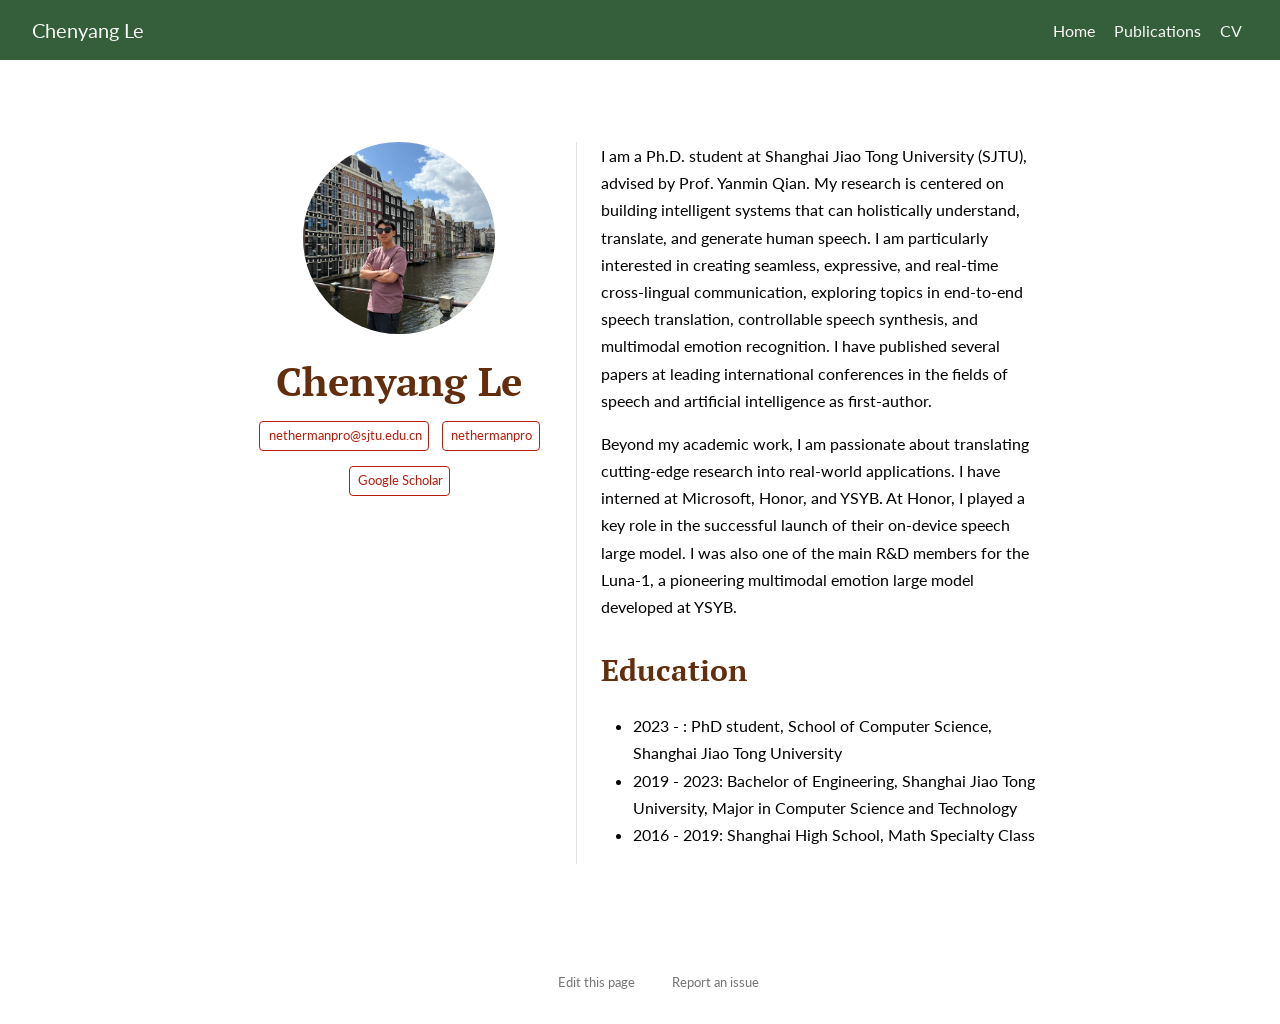
==== docs/index.html @ 5bd32dc4 "." ====
<!DOCTYPE html>
<html xmlns="http://www.w3.org/1999/xhtml" lang="en" xml:lang="en"><head>

<meta charset="utf-8">
<meta name="generator" content="quarto-1.8.25">

<meta name="viewport" content="width=device-width, initial-scale=1.0, user-scalable=yes">


<title>Chenyang Le</title>
<style>
code{white-space: pre-wrap;}
span.smallcaps{font-variant: small-caps;}
div.columns{display: flex; gap: min(4vw, 1.5em);}
div.column{flex: auto; overflow-x: auto;}
div.hanging-indent{margin-left: 1.5em; text-indent: -1.5em;}
ul.task-list{list-style: none;}
ul.task-list li input[type="checkbox"] {
  width: 0.8em;
  margin: 0 0.8em 0.2em -1em; /* quarto-specific, see https://github.com/quarto-dev/quarto-cli/issues/4556 */ 
  vertical-align: middle;
}
</style>


<script src="site_libs/quarto-nav/quarto-nav.js"></script>
<script src="site_libs/quarto-nav/headroom.min.js"></script>
<script src="site_libs/clipboard/clipboard.min.js"></script>
<script src="site_libs/quarto-search/autocomplete.umd.js"></script>
<script src="site_libs/quarto-search/fuse.min.js"></script>
<script src="site_libs/quarto-search/quarto-search.js"></script>
<meta name="quarto:offset" content="./">
<link href="./images/site-logo.png" rel="icon" type="image/png">
<script src="site_libs/quarto-html/quarto.js" type="module"></script>
<script src="site_libs/quarto-html/tabsets/tabsets.js" type="module"></script>
<script src="site_libs/quarto-html/axe/axe-check.js" type="module"></script>
<script src="site_libs/quarto-html/popper.min.js"></script>
<script src="site_libs/quarto-html/tippy.umd.min.js"></script>
<link href="site_libs/quarto-html/tippy.css" rel="stylesheet">
<link href="site_libs/quarto-html/quarto-syntax-highlighting-919c7ec90743d9b1e9761dff04b41dfc.css" rel="stylesheet" id="quarto-text-highlighting-styles">
<script src="site_libs/bootstrap/bootstrap.min.js"></script>
<link href="site_libs/bootstrap/bootstrap-icons.css" rel="stylesheet">
<link href="site_libs/bootstrap/bootstrap-dcd3f882ce34d46ee7077e423b65942c.min.css" rel="stylesheet" append-hash="true" id="quarto-bootstrap" data-mode="light">
<script id="quarto-search-options" type="application/json">{
  "location": "navbar",
  "copy-button": false,
  "collapse-after": 3,
  "panel-placement": "end",
  "type": "overlay",
  "limit": 50,
  "keyboard-shortcut": [
    "f",
    "/",
    "s"
  ],
  "show-item-context": false,
  "language": {
    "search-no-results-text": "No results",
    "search-matching-documents-text": "matching documents",
    "search-copy-link-title": "Copy link to search",
    "search-hide-matches-text": "Hide additional matches",
    "search-more-match-text": "more match in this document",
    "search-more-matches-text": "more matches in this document",
    "search-clear-button-title": "Clear",
    "search-text-placeholder": "",
    "search-detached-cancel-button-title": "Cancel",
    "search-submit-button-title": "Submit",
    "search-label": "Search"
  }
}</script>


</head>

<body class="nav-fixed fullcontent quarto-light">

<div id="quarto-search-results"></div>
  <header id="quarto-header" class="headroom fixed-top">
    <nav class="navbar navbar-expand-lg " data-bs-theme="dark">
      <div class="navbar-container container-fluid">
      <div class="navbar-brand-container mx-auto">
    <a href="./index.html" class="navbar-brand navbar-brand-logo">
    </a>
    <a class="navbar-brand" href="./index.html">
    <span class="navbar-title">Chenyang Le</span>
    </a>
  </div>
          <button class="navbar-toggler" type="button" data-bs-toggle="collapse" data-bs-target="#navbarCollapse" aria-controls="navbarCollapse" role="menu" aria-expanded="false" aria-label="Toggle navigation" onclick="if (window.quartoToggleHeadroom) { window.quartoToggleHeadroom(); }">
  <span class="navbar-toggler-icon"></span>
</button>
          <div class="collapse navbar-collapse" id="navbarCollapse">
            <ul class="navbar-nav navbar-nav-scroll ms-auto">
  <li class="nav-item">
    <a class="nav-link active" href="./index.html" aria-current="page"> 
<span class="menu-text">Home</span></a>
  </li>  
  <li class="nav-item">
    <a class="nav-link" href="./publications.html"> 
<span class="menu-text">Publications</span></a>
  </li>  
  <li class="nav-item">
    <a class="nav-link" href="./CV.pdf"> 
<span class="menu-text">CV</span></a>
  </li>  
</ul>
          </div> <!-- /navcollapse -->
            <div class="quarto-navbar-tools">
</div>
      </div> <!-- /container-fluid -->
    </nav>
</header>
<!-- content -->
<div id="quarto-content" class="quarto-container page-columns page-rows-contents page-layout-article page-navbar">
<!-- sidebar -->
<!-- margin-sidebar -->
    
<!-- main -->
<main class="content" id="quarto-document-content">




<div class="quarto-about-trestles">
  <div class="about-entity">
    <img src="images/nethermanpro_2025.png" class="about-image
  round " style="height: 12em; width: 12em;">
<header id="title-block-header" class="quarto-title-block default">
<div class="quarto-title">
<h1 class="title">Chenyang Le</h1>
</div>
<div class="quarto-title-meta">
  </div>
</header>
    <div class="about-links">
  <a href="mailto:nethermanpro@sjtu.edu.cn" class="about-link" rel="" target="">
    <i class="bi bi-mailbox"></i>
     <span class="about-link-text">nethermanpro@sjtu.edu.cn</span>
  </a>
  <a href="https://github.com/nethermanpro" class="about-link" rel="" target="">
    <i class="bi bi-github"></i>
     <span class="about-link-text">nethermanpro</span>
  </a>
  <a href="https://scholar.google.com/citations?user=ZWsYNZsAAAAJ" class="about-link" rel="" target="">
    <i class="bi bi-book"></i>
     <span class="about-link-text">Google Scholar</span>
  </a>
</div>
  </div>
  <div class="about-contents"><div id="hero-heading">
<p>I am a Ph.D.&nbsp;student at Shanghai Jiao Tong University (SJTU), advised by Prof.&nbsp;Yanmin Qian. My research is centered on building intelligent systems that can holistically understand, translate, and generate human speech. I am particularly interested in creating seamless, expressive, and real-time cross-lingual communication, exploring topics in end-to-end speech translation, controllable speech synthesis, and multimodal emotion recognition. I have published several papers at leading international conferences in the fields of speech and artificial intelligence as first-author.</p>
<p>Beyond my academic work, I am passionate about translating cutting-edge research into real-world applications. I have interned at Microsoft, Honor, and YSYB. At Honor, I played a key role in the successful launch of their on-device speech large model. I was also one of the main R&amp;D members for the Luna-1, a pioneering multimodal emotion large model developed at YSYB.</p>
<section id="education" class="level2">
<h2 data-anchor-id="education">Education</h2>
<ul>
<li>2023 - : PhD student, School of Computer Science, Shanghai Jiao Tong University</li>
<li>2019 - 2023: Bachelor of Engineering, Shanghai Jiao Tong University, Major in Computer Science and Technology</li>
<li>2016 - 2019: Shanghai High School, Math Specialty Class</li>
</ul>
</section>
</div></div>
</div>





</main> <!-- /main -->
<script id="quarto-html-after-body" type="application/javascript">
  window.document.addEventListener("DOMContentLoaded", function (event) {
    const isCodeAnnotation = (el) => {
      for (const clz of el.classList) {
        if (clz.startsWith('code-annotation-')) {                     
          return true;
        }
      }
      return false;
    }
    const onCopySuccess = function(e) {
      // button target
      const button = e.trigger;
      // don't keep focus
      button.blur();
      // flash "checked"
      button.classList.add('code-copy-button-checked');
      var currentTitle = button.getAttribute("title");
      button.setAttribute("title", "Copied!");
      let tooltip;
      if (window.bootstrap) {
        button.setAttribute("data-bs-toggle", "tooltip");
        button.setAttribute("data-bs-placement", "left");
        button.setAttribute("data-bs-title", "Copied!");
        tooltip = new bootstrap.Tooltip(button, 
          { trigger: "manual", 
            customClass: "code-copy-button-tooltip",
            offset: [0, -8]});
        tooltip.show();    
      }
      setTimeout(function() {
        if (tooltip) {
          tooltip.hide();
          button.removeAttribute("data-bs-title");
          button.removeAttribute("data-bs-toggle");
          button.removeAttribute("data-bs-placement");
        }
        button.setAttribute("title", currentTitle);
        button.classList.remove('code-copy-button-checked');
      }, 1000);
      // clear code selection
      e.clearSelection();
    }
    const getTextToCopy = function(trigger) {
      const outerScaffold = trigger.parentElement.cloneNode(true);
      const codeEl = outerScaffold.querySelector('code');
      for (const childEl of codeEl.children) {
        if (isCodeAnnotation(childEl)) {
          childEl.remove();
        }
      }
      return codeEl.innerText;
    }
    const clipboard = new window.ClipboardJS('.code-copy-button:not([data-in-quarto-modal])', {
      text: getTextToCopy
    });
    clipboard.on('success', onCopySuccess);
    if (window.document.getElementById('quarto-embedded-source-code-modal')) {
      const clipboardModal = new window.ClipboardJS('.code-copy-button[data-in-quarto-modal]', {
        text: getTextToCopy,
        container: window.document.getElementById('quarto-embedded-source-code-modal')
      });
      clipboardModal.on('success', onCopySuccess);
    }
      var localhostRegex = new RegExp(/^(?:http|https):\/\/localhost\:?[0-9]*\//);
      var mailtoRegex = new RegExp(/^mailto:/);
        var filterRegex = new RegExp("https:\/\/nethermanpro\.github\.io");
      var isInternal = (href) => {
          return filterRegex.test(href) || localhostRegex.test(href) || mailtoRegex.test(href);
      }
      // Inspect non-navigation links and adorn them if external
     var links = window.document.querySelectorAll('a[href]:not(.nav-link):not(.navbar-brand):not(.toc-action):not(.sidebar-link):not(.sidebar-item-toggle):not(.pagination-link):not(.no-external):not([aria-hidden]):not(.dropdown-item):not(.quarto-navigation-tool):not(.about-link)');
      for (var i=0; i<links.length; i++) {
        const link = links[i];
        if (!isInternal(link.href)) {
          // undo the damage that might have been done by quarto-nav.js in the case of
          // links that we want to consider external
          if (link.dataset.originalHref !== undefined) {
            link.href = link.dataset.originalHref;
          }
        }
      }
    function tippyHover(el, contentFn, onTriggerFn, onUntriggerFn) {
      const config = {
        allowHTML: true,
        maxWidth: 500,
        delay: 100,
        arrow: false,
        appendTo: function(el) {
            return el.parentElement;
        },
        interactive: true,
        interactiveBorder: 10,
        theme: 'quarto',
        placement: 'bottom-start',
      };
      if (contentFn) {
        config.content = contentFn;
      }
      if (onTriggerFn) {
        config.onTrigger = onTriggerFn;
      }
      if (onUntriggerFn) {
        config.onUntrigger = onUntriggerFn;
      }
      window.tippy(el, config); 
    }
    const noterefs = window.document.querySelectorAll('a[role="doc-noteref"]');
    for (var i=0; i<noterefs.length; i++) {
      const ref = noterefs[i];
      tippyHover(ref, function() {
        // use id or data attribute instead here
        let href = ref.getAttribute('data-footnote-href') || ref.getAttribute('href');
        try { href = new URL(href).hash; } catch {}
        const id = href.replace(/^#\/?/, "");
        const note = window.document.getElementById(id);
        if (note) {
          return note.innerHTML;
        } else {
          return "";
        }
      });
    }
    const xrefs = window.document.querySelectorAll('a.quarto-xref');
    const processXRef = (id, note) => {
      // Strip column container classes
      const stripColumnClz = (el) => {
        el.classList.remove("page-full", "page-columns");
        if (el.children) {
          for (const child of el.children) {
            stripColumnClz(child);
          }
        }
      }
      stripColumnClz(note)
      if (id === null || id.startsWith('sec-')) {
        // Special case sections, only their first couple elements
        const container = document.createElement("div");
        if (note.children && note.children.length > 2) {
          container.appendChild(note.children[0].cloneNode(true));
          for (let i = 1; i < note.children.length; i++) {
            const child = note.children[i];
            if (child.tagName === "P" && child.innerText === "") {
              continue;
            } else {
              container.appendChild(child.cloneNode(true));
              break;
            }
          }
          if (window.Quarto?.typesetMath) {
            window.Quarto.typesetMath(container);
          }
          return container.innerHTML
        } else {
          if (window.Quarto?.typesetMath) {
            window.Quarto.typesetMath(note);
          }
          return note.innerHTML;
        }
      } else {
        // Remove any anchor links if they are present
        const anchorLink = note.querySelector('a.anchorjs-link');
        if (anchorLink) {
          anchorLink.remove();
        }
        if (window.Quarto?.typesetMath) {
          window.Quarto.typesetMath(note);
        }
        if (note.classList.contains("callout")) {
          return note.outerHTML;
        } else {
          return note.innerHTML;
        }
      }
    }
    for (var i=0; i<xrefs.length; i++) {
      const xref = xrefs[i];
      tippyHover(xref, undefined, function(instance) {
        instance.disable();
        let url = xref.getAttribute('href');
        let hash = undefined; 
        if (url.startsWith('#')) {
          hash = url;
        } else {
          try { hash = new URL(url).hash; } catch {}
        }
        if (hash) {
          const id = hash.replace(/^#\/?/, "");
          const note = window.document.getElementById(id);
          if (note !== null) {
            try {
              const html = processXRef(id, note.cloneNode(true));
              instance.setContent(html);
            } finally {
              instance.enable();
              instance.show();
            }
          } else {
            // See if we can fetch this
            fetch(url.split('#')[0])
            .then(res => res.text())
            .then(html => {
              const parser = new DOMParser();
              const htmlDoc = parser.parseFromString(html, "text/html");
              const note = htmlDoc.getElementById(id);
              if (note !== null) {
                const html = processXRef(id, note);
                instance.setContent(html);
              } 
            }).finally(() => {
              instance.enable();
              instance.show();
            });
          }
        } else {
          // See if we can fetch a full url (with no hash to target)
          // This is a special case and we should probably do some content thinning / targeting
          fetch(url)
          .then(res => res.text())
          .then(html => {
            const parser = new DOMParser();
            const htmlDoc = parser.parseFromString(html, "text/html");
            const note = htmlDoc.querySelector('main.content');
            if (note !== null) {
              // This should only happen for chapter cross references
              // (since there is no id in the URL)
              // remove the first header
              if (note.children.length > 0 && note.children[0].tagName === "HEADER") {
                note.children[0].remove();
              }
              const html = processXRef(null, note);
              instance.setContent(html);
            } 
          }).finally(() => {
            instance.enable();
            instance.show();
          });
        }
      }, function(instance) {
      });
    }
        let selectedAnnoteEl;
        const selectorForAnnotation = ( cell, annotation) => {
          let cellAttr = 'data-code-cell="' + cell + '"';
          let lineAttr = 'data-code-annotation="' +  annotation + '"';
          const selector = 'span[' + cellAttr + '][' + lineAttr + ']';
          return selector;
        }
        const selectCodeLines = (annoteEl) => {
          const doc = window.document;
          const targetCell = annoteEl.getAttribute("data-target-cell");
          const targetAnnotation = annoteEl.getAttribute("data-target-annotation");
          const annoteSpan = window.document.querySelector(selectorForAnnotation(targetCell, targetAnnotation));
          const lines = annoteSpan.getAttribute("data-code-lines").split(",");
          const lineIds = lines.map((line) => {
            return targetCell + "-" + line;
          })
          let top = null;
          let height = null;
          let parent = null;
          if (lineIds.length > 0) {
              //compute the position of the single el (top and bottom and make a div)
              const el = window.document.getElementById(lineIds[0]);
              top = el.offsetTop;
              height = el.offsetHeight;
              parent = el.parentElement.parentElement;
            if (lineIds.length > 1) {
              const lastEl = window.document.getElementById(lineIds[lineIds.length - 1]);
              const bottom = lastEl.offsetTop + lastEl.offsetHeight;
              height = bottom - top;
            }
            if (top !== null && height !== null && parent !== null) {
              // cook up a div (if necessary) and position it 
              let div = window.document.getElementById("code-annotation-line-highlight");
              if (div === null) {
                div = window.document.createElement("div");
                div.setAttribute("id", "code-annotation-line-highlight");
                div.style.position = 'absolute';
                parent.appendChild(div);
              }
              div.style.top = top - 2 + "px";
              div.style.height = height + 4 + "px";
              div.style.left = 0;
              let gutterDiv = window.document.getElementById("code-annotation-line-highlight-gutter");
              if (gutterDiv === null) {
                gutterDiv = window.document.createElement("div");
                gutterDiv.setAttribute("id", "code-annotation-line-highlight-gutter");
                gutterDiv.style.position = 'absolute';
                const codeCell = window.document.getElementById(targetCell);
                const gutter = codeCell.querySelector('.code-annotation-gutter');
                gutter.appendChild(gutterDiv);
              }
              gutterDiv.style.top = top - 2 + "px";
              gutterDiv.style.height = height + 4 + "px";
            }
            selectedAnnoteEl = annoteEl;
          }
        };
        const unselectCodeLines = () => {
          const elementsIds = ["code-annotation-line-highlight", "code-annotation-line-highlight-gutter"];
          elementsIds.forEach((elId) => {
            const div = window.document.getElementById(elId);
            if (div) {
              div.remove();
            }
          });
          selectedAnnoteEl = undefined;
        };
          // Handle positioning of the toggle
      window.addEventListener(
        "resize",
        throttle(() => {
          elRect = undefined;
          if (selectedAnnoteEl) {
            selectCodeLines(selectedAnnoteEl);
          }
        }, 10)
      );
      function throttle(fn, ms) {
      let throttle = false;
      let timer;
        return (...args) => {
          if(!throttle) { // first call gets through
              fn.apply(this, args);
              throttle = true;
          } else { // all the others get throttled
              if(timer) clearTimeout(timer); // cancel #2
              timer = setTimeout(() => {
                fn.apply(this, args);
                timer = throttle = false;
              }, ms);
          }
        };
      }
        // Attach click handler to the DT
        const annoteDls = window.document.querySelectorAll('dt[data-target-cell]');
        for (const annoteDlNode of annoteDls) {
          annoteDlNode.addEventListener('click', (event) => {
            const clickedEl = event.target;
            if (clickedEl !== selectedAnnoteEl) {
              unselectCodeLines();
              const activeEl = window.document.querySelector('dt[data-target-cell].code-annotation-active');
              if (activeEl) {
                activeEl.classList.remove('code-annotation-active');
              }
              selectCodeLines(clickedEl);
              clickedEl.classList.add('code-annotation-active');
            } else {
              // Unselect the line
              unselectCodeLines();
              clickedEl.classList.remove('code-annotation-active');
            }
          });
        }
    const findCites = (el) => {
      const parentEl = el.parentElement;
      if (parentEl) {
        const cites = parentEl.dataset.cites;
        if (cites) {
          return {
            el,
            cites: cites.split(' ')
          };
        } else {
          return findCites(el.parentElement)
        }
      } else {
        return undefined;
      }
    };
    var bibliorefs = window.document.querySelectorAll('a[role="doc-biblioref"]');
    for (var i=0; i<bibliorefs.length; i++) {
      const ref = bibliorefs[i];
      const citeInfo = findCites(ref);
      if (citeInfo) {
        tippyHover(citeInfo.el, function() {
          var popup = window.document.createElement('div');
          citeInfo.cites.forEach(function(cite) {
            var citeDiv = window.document.createElement('div');
            citeDiv.classList.add('hanging-indent');
            citeDiv.classList.add('csl-entry');
            var biblioDiv = window.document.getElementById('ref-' + cite);
            if (biblioDiv) {
              citeDiv.innerHTML = biblioDiv.innerHTML;
            }
            popup.appendChild(citeDiv);
          });
          return popup.innerHTML;
        });
      }
    }
  });
  </script>
</div> <!-- /content -->




<footer class="footer"><div class="nav-footer"><div class="nav-footer-center"><div class="toc-actions"><ul><li><a href="https://github.com/nethermanpro/nethermanpro.github.io/edit/main/index.qmd" class="toc-action"><i class="bi bi-github"></i>Edit this page</a></li><li><a href="https://github.com/nethermanpro/nethermanpro.github.io/issues/new" class="toc-action"><i class="bi empty"></i>Report an issue</a></li></ul></div></div></div></footer></body></html>
---- docs/site_libs/quarto-html/quarto-syntax-highlighting-919c7ec90743d9b1e9761dff04b41dfc.css ----
/* quarto syntax highlight colors */
:root {
  --quarto-hl-ot-color: #003B4F;
  --quarto-hl-at-color: #657422;
  --quarto-hl-ss-color: #20794D;
  --quarto-hl-an-color: #5E5E5E;
  --quarto-hl-fu-color: #4758AB;
  --quarto-hl-st-color: #20794D;
  --quarto-hl-cf-color: #003B4F;
  --quarto-hl-op-color: #5E5E5E;
  --quarto-hl-er-color: #AD0000;
  --quarto-hl-bn-color: #AD0000;
  --quarto-hl-al-color: #AD0000;
  --quarto-hl-va-color: #111111;
  --quarto-hl-bu-color: inherit;
  --quarto-hl-ex-color: inherit;
  --quarto-hl-pp-color: #AD0000;
  --quarto-hl-in-color: #5E5E5E;
  --quarto-hl-vs-color: #20794D;
  --quarto-hl-wa-color: #5E5E5E;
  --quarto-hl-do-color: #5E5E5E;
  --quarto-hl-im-color: #00769E;
  --quarto-hl-ch-color: #20794D;
  --quarto-hl-dt-color: #AD0000;
  --quarto-hl-fl-color: #AD0000;
  --quarto-hl-co-color: #5E5E5E;
  --quarto-hl-cv-color: #5E5E5E;
  --quarto-hl-cn-color: #8f5902;
  --quarto-hl-sc-color: #5E5E5E;
  --quarto-hl-dv-color: #AD0000;
  --quarto-hl-kw-color: #003B4F;
}

/* other quarto variables */
:root {
  --quarto-font-monospace: "Source Code Pro", monospace;
}

/* syntax highlight based on Pandoc's rules */
pre > code.sourceCode > span {
  color: #003B4F;
}

code.sourceCode > span {
  color: #003B4F;
}

div.sourceCode,
div.sourceCode pre.sourceCode {
  color: #003B4F;
}

/* Normal */
code span {
  color: #003B4F;
}

/* Alert */
code span.al {
  color: #AD0000;
  font-style: inherit;
}

/* Annotation */
code span.an {
  color: #5E5E5E;
  font-style: inherit;
}

/* Attribute */
code span.at {
  color: #657422;
  font-style: inherit;
}

/* BaseN */
code span.bn {
  color: #AD0000;
  font-style: inherit;
}

/* BuiltIn */
code span.bu {
  font-style: inherit;
}

/* ControlFlow */
code span.cf {
  color: #003B4F;
  font-weight: bold;
  font-style: inherit;
}

/* Char */
code span.ch {
  color: #20794D;
  font-style: inherit;
}

/* Constant */
code span.cn {
  color: #8f5902;
  font-style: inherit;
}

/* Comment */
code span.co {
  color: #5E5E5E;
  font-style: inherit;
}

/* CommentVar */
code span.cv {
  color: #5E5E5E;
  font-style: italic;
}

/* Documentation */
code span.do {
  color: #5E5E5E;
  font-style: italic;
}

/* DataType */
code span.dt {
  color: #AD0000;
  font-style: inherit;
}

/* DecVal */
code span.dv {
  color: #AD0000;
  font-style: inherit;
}

/* Error */
code span.er {
  color: #AD0000;
  font-style: inherit;
}

/* Extension */
code span.ex {
  font-style: inherit;
}

/* Float */
code span.fl {
  color: #AD0000;
  font-style: inherit;
}

/* Function */
code span.fu {
  color: #4758AB;
  font-style: inherit;
}

/* Import */
code span.im {
  color: #00769E;
  font-style: inherit;
}

/* Information */
code span.in {
  color: #5E5E5E;
  font-style: inherit;
}

/* Keyword */
code span.kw {
  color: #003B4F;
  font-weight: bold;
  font-style: inherit;
}

/* Operator */
code span.op {
  color: #5E5E5E;
  font-style: inherit;
}

/* Other */
code span.ot {
  color: #003B4F;
  font-style: inherit;
}

/* Preprocessor */
code span.pp {
  color: #AD0000;
  font-style: inherit;
}

/* SpecialChar */
code span.sc {
  color: #5E5E5E;
  font-style: inherit;
}

/* SpecialString */
code span.ss {
  color: #20794D;
  font-style: inherit;
}

/* String */
code span.st {
  color: #20794D;
  font-style: inherit;
}

/* Variable */
code span.va {
  color: #111111;
  font-style: inherit;
}

/* VerbatimString */
code span.vs {
  color: #20794D;
  font-style: inherit;
}

/* Warning */
code span.wa {
  color: #5E5E5E;
  font-style: italic;
}

.prevent-inlining {
  content: "</";
}

/*# sourceMappingURL=27f65b35bdd62a2968840eaedc7157f3.css.map */
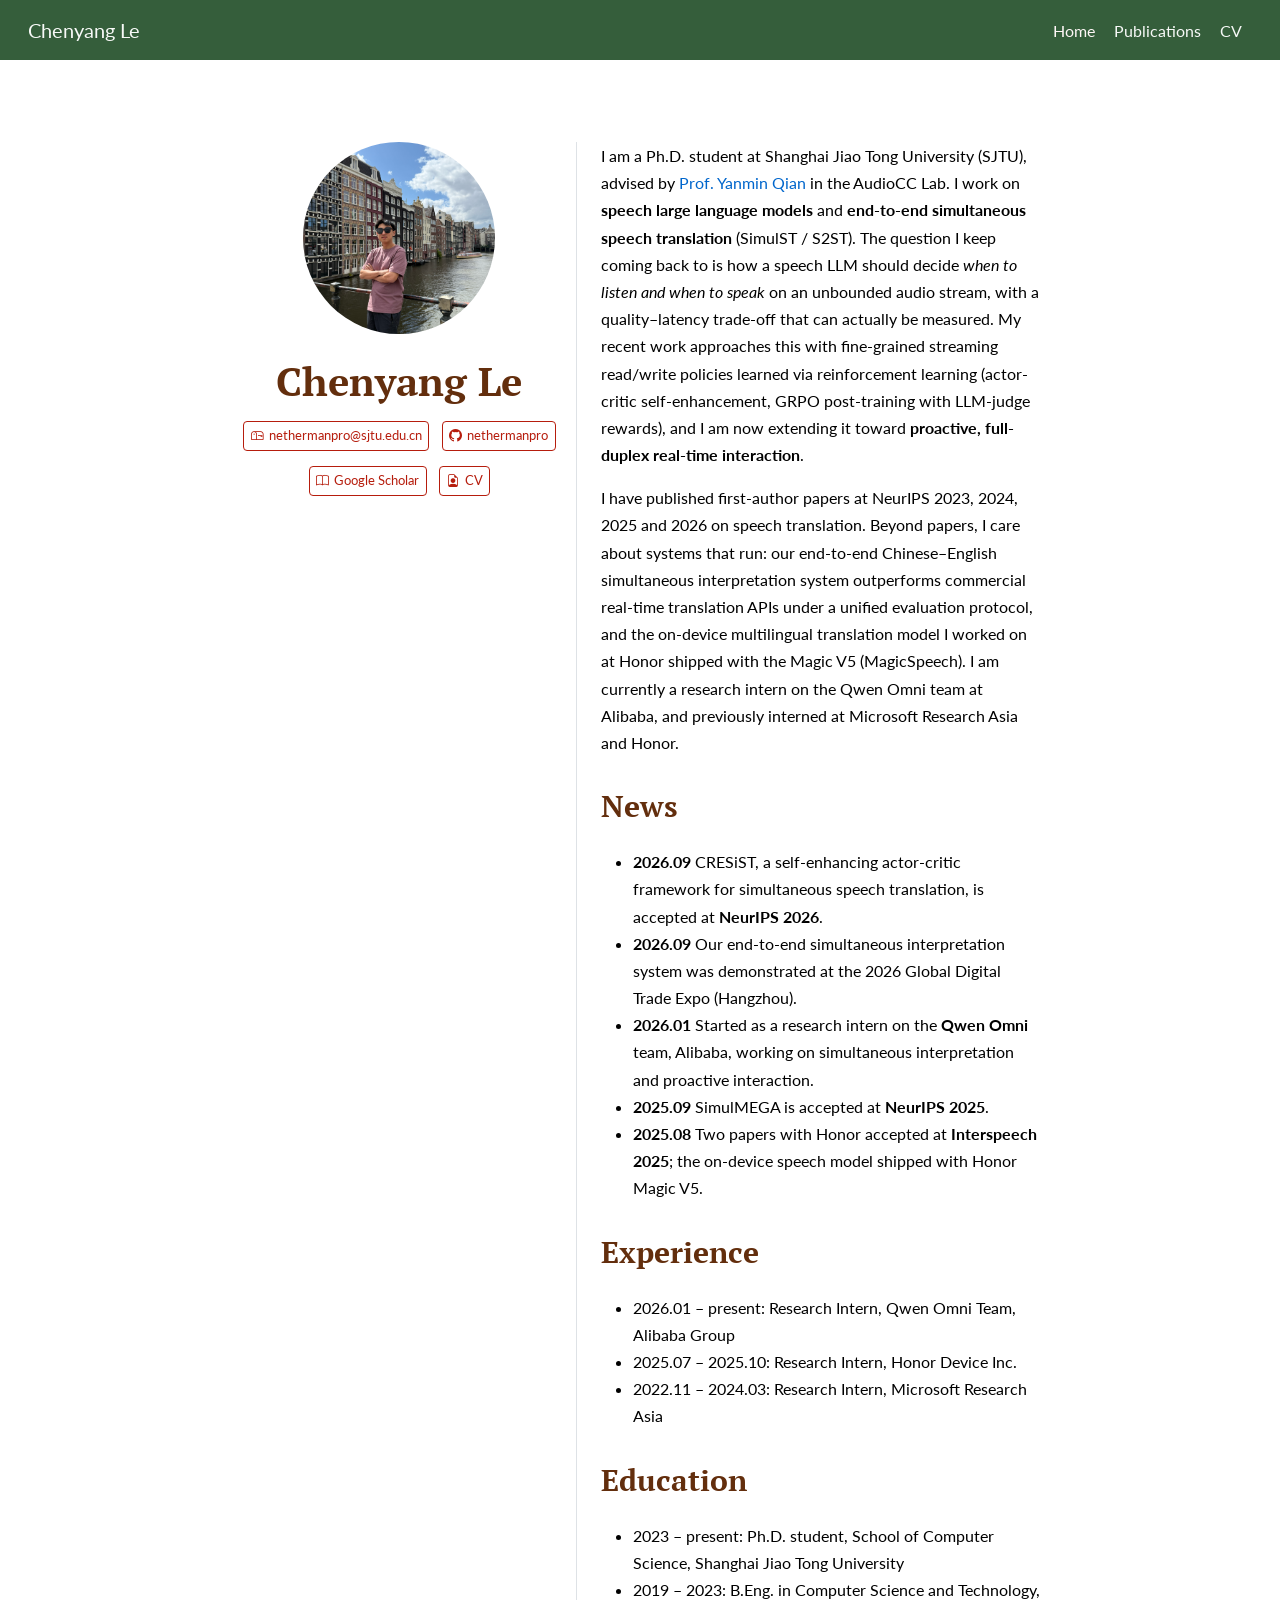
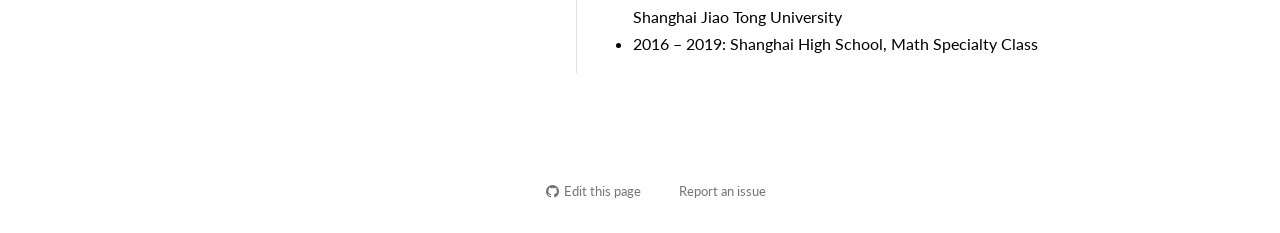
==== commit 57d177f6: "Update homepage: new bio, news, experience; add CRESiST (NeurIPS 2026); fix patent status; new CV; r" ====
--- a/docs/index.html
+++ b/docs/index.html
@@ -2,7 +2,7 @@
 <html xmlns="http://www.w3.org/1999/xhtml" lang="en" xml:lang="en"><head>
 
 <meta charset="utf-8">
-<meta name="generator" content="quarto-1.8.25">
+<meta name="generator" content="quarto-1.6.42">
 
 <meta name="viewport" content="width=device-width, initial-scale=1.0, user-scalable=yes">
 
@@ -31,16 +31,14 @@
 <script src="site_libs/quarto-search/quarto-search.js"></script>
 <meta name="quarto:offset" content="./">
 <link href="./images/site-logo.png" rel="icon" type="image/png">
-<script src="site_libs/quarto-html/quarto.js" type="module"></script>
-<script src="site_libs/quarto-html/tabsets/tabsets.js" type="module"></script>
-<script src="site_libs/quarto-html/axe/axe-check.js" type="module"></script>
+<script src="site_libs/quarto-html/quarto.js"></script>
 <script src="site_libs/quarto-html/popper.min.js"></script>
 <script src="site_libs/quarto-html/tippy.umd.min.js"></script>
 <link href="site_libs/quarto-html/tippy.css" rel="stylesheet">
-<link href="site_libs/quarto-html/quarto-syntax-highlighting-919c7ec90743d9b1e9761dff04b41dfc.css" rel="stylesheet" id="quarto-text-highlighting-styles">
+<link href="site_libs/quarto-html/quarto-syntax-highlighting-16f0be44cf0b9c8dc4714857273be9e1.css" rel="stylesheet" id="quarto-text-highlighting-styles">
 <script src="site_libs/bootstrap/bootstrap.min.js"></script>
 <link href="site_libs/bootstrap/bootstrap-icons.css" rel="stylesheet">
-<link href="site_libs/bootstrap/bootstrap-dcd3f882ce34d46ee7077e423b65942c.min.css" rel="stylesheet" append-hash="true" id="quarto-bootstrap" data-mode="light">
+<link href="site_libs/bootstrap/bootstrap-c068f09f15c11645b344679a2f4c6428.min.css" rel="stylesheet" append-hash="true" id="quarto-bootstrap" data-mode="light">
 <script id="quarto-search-options" type="application/json">{
   "location": "navbar",
   "copy-button": false,
@@ -72,15 +70,13 @@
 
 </head>
 
-<body class="nav-fixed fullcontent quarto-light">
+<body class="nav-fixed fullcontent">
 
 <div id="quarto-search-results"></div>
   <header id="quarto-header" class="headroom fixed-top">
     <nav class="navbar navbar-expand-lg " data-bs-theme="dark">
       <div class="navbar-container container-fluid">
       <div class="navbar-brand-container mx-auto">
-    <a href="./index.html" class="navbar-brand navbar-brand-logo">
-    </a>
     <a class="navbar-brand" href="./index.html">
     <span class="navbar-title">Chenyang Le</span>
     </a>
@@ -144,17 +140,39 @@
     <i class="bi bi-book"></i>
      <span class="about-link-text">Google Scholar</span>
   </a>
+  <a href="/CV.pdf" class="about-link" rel="" target="">
+    <i class="bi bi-file-earmark-person"></i>
+     <span class="about-link-text">CV</span>
+  </a>
 </div>
   </div>
   <div class="about-contents"><div id="hero-heading">
-<p>I am a Ph.D.&nbsp;student at Shanghai Jiao Tong University (SJTU), advised by Prof.&nbsp;Yanmin Qian. My research is centered on building intelligent systems that can holistically understand, translate, and generate human speech. I am particularly interested in creating seamless, expressive, and real-time cross-lingual communication, exploring topics in end-to-end speech translation, controllable speech synthesis, and multimodal emotion recognition. I have published several papers at leading international conferences in the fields of speech and artificial intelligence as first-author.</p>
-<p>Beyond my academic work, I am passionate about translating cutting-edge research into real-world applications. I have interned at Microsoft, Honor, and YSYB. At Honor, I played a key role in the successful launch of their on-device speech large model. I was also one of the main R&amp;D members for the Luna-1, a pioneering multimodal emotion large model developed at YSYB.</p>
+<p>I am a Ph.D.&nbsp;student at Shanghai Jiao Tong University (SJTU), advised by <a href="https://audiocc.sjtu.edu.cn/en/members/yanmin.qian">Prof.&nbsp;Yanmin Qian</a> in the AudioCC Lab. I work on <strong>speech large language models</strong> and <strong>end-to-end simultaneous speech translation</strong> (SimulST / S2ST). The question I keep coming back to is how a speech LLM should decide <em>when to listen and when to speak</em> on an unbounded audio stream, with a quality–latency trade-off that can actually be measured. My recent work approaches this with fine-grained streaming read/write policies learned via reinforcement learning (actor-critic self-enhancement, GRPO post-training with LLM-judge rewards), and I am now extending it toward <strong>proactive, full-duplex real-time interaction</strong>.</p>
+<p>I have published first-author papers at NeurIPS 2023, 2024, 2025 and 2026 on speech translation. Beyond papers, I care about systems that run: our end-to-end Chinese–English simultaneous interpretation system outperforms commercial real-time translation APIs under a unified evaluation protocol, and the on-device multilingual translation model I worked on at Honor shipped with the Magic V5 (MagicSpeech). I am currently a research intern on the Qwen Omni team at Alibaba, and previously interned at Microsoft Research Asia and Honor.</p>
+<section id="news" class="level2">
+<h2 data-anchor-id="news">News</h2>
+<ul>
+<li><strong>2026.09</strong> CRESiST, a self-enhancing actor-critic framework for simultaneous speech translation, is accepted at <strong>NeurIPS 2026</strong>.</li>
+<li><strong>2026.09</strong> Our end-to-end simultaneous interpretation system was demonstrated at the 2026 Global Digital Trade Expo (Hangzhou).</li>
+<li><strong>2026.01</strong> Started as a research intern on the <strong>Qwen Omni</strong> team, Alibaba, working on simultaneous interpretation and proactive interaction.</li>
+<li><strong>2025.09</strong> SimulMEGA is accepted at <strong>NeurIPS 2025</strong>.</li>
+<li><strong>2025.08</strong> Two papers with Honor accepted at <strong>Interspeech 2025</strong>; the on-device speech model shipped with Honor Magic V5.</li>
+</ul>
+</section>
+<section id="experience" class="level2">
+<h2 data-anchor-id="experience">Experience</h2>
+<ul>
+<li>2026.01 – present: Research Intern, Qwen Omni Team, Alibaba Group</li>
+<li>2025.07 – 2025.10: Research Intern, Honor Device Inc.</li>
+<li>2022.11 – 2024.03: Research Intern, Microsoft Research Asia</li>
+</ul>
+</section>
 <section id="education" class="level2">
 <h2 data-anchor-id="education">Education</h2>
 <ul>
-<li>2023 - : PhD student, School of Computer Science, Shanghai Jiao Tong University</li>
-<li>2019 - 2023: Bachelor of Engineering, Shanghai Jiao Tong University, Major in Computer Science and Technology</li>
-<li>2016 - 2019: Shanghai High School, Math Specialty Class</li>
+<li>2023 – present: Ph.D.&nbsp;student, School of Computer Science, Shanghai Jiao Tong University</li>
+<li>2019 – 2023: B.Eng. in Computer Science and Technology, Shanghai Jiao Tong University</li>
+<li>2016 – 2019: Shanghai High School, Math Specialty Class</li>
 </ul>
 </section>
 </div></div>
@@ -166,236 +184,229 @@
 
 </main> <!-- /main -->
 <script id="quarto-html-after-body" type="application/javascript">
-  window.document.addEventListener("DOMContentLoaded", function (event) {
-    const isCodeAnnotation = (el) => {
-      for (const clz of el.classList) {
-        if (clz.startsWith('code-annotation-')) {                     
-          return true;
-        }
-      }
-      return false;
-    }
-    const onCopySuccess = function(e) {
-      // button target
-      const button = e.trigger;
-      // don't keep focus
-      button.blur();
-      // flash "checked"
-      button.classList.add('code-copy-button-checked');
-      var currentTitle = button.getAttribute("title");
-      button.setAttribute("title", "Copied!");
-      let tooltip;
-      if (window.bootstrap) {
-        button.setAttribute("data-bs-toggle", "tooltip");
-        button.setAttribute("data-bs-placement", "left");
-        button.setAttribute("data-bs-title", "Copied!");
-        tooltip = new bootstrap.Tooltip(button, 
-          { trigger: "manual", 
-            customClass: "code-copy-button-tooltip",
-            offset: [0, -8]});
-        tooltip.show();    
-      }
-      setTimeout(function() {
-        if (tooltip) {
-          tooltip.hide();
-          button.removeAttribute("data-bs-title");
-          button.removeAttribute("data-bs-toggle");
-          button.removeAttribute("data-bs-placement");
-        }
-        button.setAttribute("title", currentTitle);
-        button.classList.remove('code-copy-button-checked');
-      }, 1000);
-      // clear code selection
-      e.clearSelection();
-    }
-    const getTextToCopy = function(trigger) {
-      const outerScaffold = trigger.parentElement.cloneNode(true);
-      const codeEl = outerScaffold.querySelector('code');
+window.document.addEventListener("DOMContentLoaded", function (event) {
+  const toggleBodyColorMode = (bsSheetEl) => {
+    const mode = bsSheetEl.getAttribute("data-mode");
+    const bodyEl = window.document.querySelector("body");
+    if (mode === "dark") {
+      bodyEl.classList.add("quarto-dark");
+      bodyEl.classList.remove("quarto-light");
+    } else {
+      bodyEl.classList.add("quarto-light");
+      bodyEl.classList.remove("quarto-dark");
+    }
+  }
+  const toggleBodyColorPrimary = () => {
+    const bsSheetEl = window.document.querySelector("link#quarto-bootstrap");
+    if (bsSheetEl) {
+      toggleBodyColorMode(bsSheetEl);
+    }
+  }
+  toggleBodyColorPrimary();  
+  const isCodeAnnotation = (el) => {
+    for (const clz of el.classList) {
+      if (clz.startsWith('code-annotation-')) {                     
+        return true;
+      }
+    }
+    return false;
+  }
+  const onCopySuccess = function(e) {
+    // button target
+    const button = e.trigger;
+    // don't keep focus
+    button.blur();
+    // flash "checked"
+    button.classList.add('code-copy-button-checked');
+    var currentTitle = button.getAttribute("title");
+    button.setAttribute("title", "Copied!");
+    let tooltip;
+    if (window.bootstrap) {
+      button.setAttribute("data-bs-toggle", "tooltip");
+      button.setAttribute("data-bs-placement", "left");
+      button.setAttribute("data-bs-title", "Copied!");
+      tooltip = new bootstrap.Tooltip(button, 
+        { trigger: "manual", 
+          customClass: "code-copy-button-tooltip",
+          offset: [0, -8]});
+      tooltip.show();    
+    }
+    setTimeout(function() {
+      if (tooltip) {
+        tooltip.hide();
+        button.removeAttribute("data-bs-title");
+        button.removeAttribute("data-bs-toggle");
+        button.removeAttribute("data-bs-placement");
+      }
+      button.setAttribute("title", currentTitle);
+      button.classList.remove('code-copy-button-checked');
+    }, 1000);
+    // clear code selection
+    e.clearSelection();
+  }
+  const getTextToCopy = function(trigger) {
+      const codeEl = trigger.previousElementSibling.cloneNode(true);
       for (const childEl of codeEl.children) {
         if (isCodeAnnotation(childEl)) {
           childEl.remove();
         }
       }
       return codeEl.innerText;
-    }
-    const clipboard = new window.ClipboardJS('.code-copy-button:not([data-in-quarto-modal])', {
-      text: getTextToCopy
+  }
+  const clipboard = new window.ClipboardJS('.code-copy-button:not([data-in-quarto-modal])', {
+    text: getTextToCopy
+  });
+  clipboard.on('success', onCopySuccess);
+  if (window.document.getElementById('quarto-embedded-source-code-modal')) {
+    const clipboardModal = new window.ClipboardJS('.code-copy-button[data-in-quarto-modal]', {
+      text: getTextToCopy,
+      container: window.document.getElementById('quarto-embedded-source-code-modal')
     });
-    clipboard.on('success', onCopySuccess);
-    if (window.document.getElementById('quarto-embedded-source-code-modal')) {
-      const clipboardModal = new window.ClipboardJS('.code-copy-button[data-in-quarto-modal]', {
-        text: getTextToCopy,
-        container: window.document.getElementById('quarto-embedded-source-code-modal')
-      });
-      clipboardModal.on('success', onCopySuccess);
-    }
-      var localhostRegex = new RegExp(/^(?:http|https):\/\/localhost\:?[0-9]*\//);
-      var mailtoRegex = new RegExp(/^mailto:/);
-        var filterRegex = new RegExp("https:\/\/nethermanpro\.github\.io");
-      var isInternal = (href) => {
-          return filterRegex.test(href) || localhostRegex.test(href) || mailtoRegex.test(href);
-      }
-      // Inspect non-navigation links and adorn them if external
-     var links = window.document.querySelectorAll('a[href]:not(.nav-link):not(.navbar-brand):not(.toc-action):not(.sidebar-link):not(.sidebar-item-toggle):not(.pagination-link):not(.no-external):not([aria-hidden]):not(.dropdown-item):not(.quarto-navigation-tool):not(.about-link)');
-      for (var i=0; i<links.length; i++) {
-        const link = links[i];
-        if (!isInternal(link.href)) {
-          // undo the damage that might have been done by quarto-nav.js in the case of
-          // links that we want to consider external
-          if (link.dataset.originalHref !== undefined) {
-            link.href = link.dataset.originalHref;
+    clipboardModal.on('success', onCopySuccess);
+  }
+    var localhostRegex = new RegExp(/^(?:http|https):\/\/localhost\:?[0-9]*\//);
+    var mailtoRegex = new RegExp(/^mailto:/);
+      var filterRegex = new RegExp("https:\/\/nethermanpro\.github\.io");
+    var isInternal = (href) => {
+        return filterRegex.test(href) || localhostRegex.test(href) || mailtoRegex.test(href);
+    }
+    // Inspect non-navigation links and adorn them if external
+ 	var links = window.document.querySelectorAll('a[href]:not(.nav-link):not(.navbar-brand):not(.toc-action):not(.sidebar-link):not(.sidebar-item-toggle):not(.pagination-link):not(.no-external):not([aria-hidden]):not(.dropdown-item):not(.quarto-navigation-tool):not(.about-link)');
+    for (var i=0; i<links.length; i++) {
+      const link = links[i];
+      if (!isInternal(link.href)) {
+        // undo the damage that might have been done by quarto-nav.js in the case of
+        // links that we want to consider external
+        if (link.dataset.originalHref !== undefined) {
+          link.href = link.dataset.originalHref;
+        }
+      }
+    }
+  function tippyHover(el, contentFn, onTriggerFn, onUntriggerFn) {
+    const config = {
+      allowHTML: true,
+      maxWidth: 500,
+      delay: 100,
+      arrow: false,
+      appendTo: function(el) {
+          return el.parentElement;
+      },
+      interactive: true,
+      interactiveBorder: 10,
+      theme: 'quarto',
+      placement: 'bottom-start',
+    };
+    if (contentFn) {
+      config.content = contentFn;
+    }
+    if (onTriggerFn) {
+      config.onTrigger = onTriggerFn;
+    }
+    if (onUntriggerFn) {
+      config.onUntrigger = onUntriggerFn;
+    }
+    window.tippy(el, config); 
+  }
+  const noterefs = window.document.querySelectorAll('a[role="doc-noteref"]');
+  for (var i=0; i<noterefs.length; i++) {
+    const ref = noterefs[i];
+    tippyHover(ref, function() {
+      // use id or data attribute instead here
+      let href = ref.getAttribute('data-footnote-href') || ref.getAttribute('href');
+      try { href = new URL(href).hash; } catch {}
+      const id = href.replace(/^#\/?/, "");
+      const note = window.document.getElementById(id);
+      if (note) {
+        return note.innerHTML;
+      } else {
+        return "";
+      }
+    });
+  }
+  const xrefs = window.document.querySelectorAll('a.quarto-xref');
+  const processXRef = (id, note) => {
+    // Strip column container classes
+    const stripColumnClz = (el) => {
+      el.classList.remove("page-full", "page-columns");
+      if (el.children) {
+        for (const child of el.children) {
+          stripColumnClz(child);
+        }
+      }
+    }
+    stripColumnClz(note)
+    if (id === null || id.startsWith('sec-')) {
+      // Special case sections, only their first couple elements
+      const container = document.createElement("div");
+      if (note.children && note.children.length > 2) {
+        container.appendChild(note.children[0].cloneNode(true));
+        for (let i = 1; i < note.children.length; i++) {
+          const child = note.children[i];
+          if (child.tagName === "P" && child.innerText === "") {
+            continue;
+          } else {
+            container.appendChild(child.cloneNode(true));
+            break;
           }
         }
-      }
-    function tippyHover(el, contentFn, onTriggerFn, onUntriggerFn) {
-      const config = {
-        allowHTML: true,
-        maxWidth: 500,
-        delay: 100,
-        arrow: false,
-        appendTo: function(el) {
-            return el.parentElement;
-        },
-        interactive: true,
-        interactiveBorder: 10,
-        theme: 'quarto',
-        placement: 'bottom-start',
-      };
-      if (contentFn) {
-        config.content = contentFn;
-      }
-      if (onTriggerFn) {
-        config.onTrigger = onTriggerFn;
-      }
-      if (onUntriggerFn) {
-        config.onUntrigger = onUntriggerFn;
-      }
-      window.tippy(el, config); 
-    }
-    const noterefs = window.document.querySelectorAll('a[role="doc-noteref"]');
-    for (var i=0; i<noterefs.length; i++) {
-      const ref = noterefs[i];
-      tippyHover(ref, function() {
-        // use id or data attribute instead here
-        let href = ref.getAttribute('data-footnote-href') || ref.getAttribute('href');
-        try { href = new URL(href).hash; } catch {}
-        const id = href.replace(/^#\/?/, "");
-        const note = window.document.getElementById(id);
-        if (note) {
-          return note.innerHTML;
-        } else {
-          return "";
-        }
-      });
-    }
-    const xrefs = window.document.querySelectorAll('a.quarto-xref');
-    const processXRef = (id, note) => {
-      // Strip column container classes
-      const stripColumnClz = (el) => {
-        el.classList.remove("page-full", "page-columns");
-        if (el.children) {
-          for (const child of el.children) {
-            stripColumnClz(child);
-          }
-        }
-      }
-      stripColumnClz(note)
-      if (id === null || id.startsWith('sec-')) {
-        // Special case sections, only their first couple elements
-        const container = document.createElement("div");
-        if (note.children && note.children.length > 2) {
-          container.appendChild(note.children[0].cloneNode(true));
-          for (let i = 1; i < note.children.length; i++) {
-            const child = note.children[i];
-            if (child.tagName === "P" && child.innerText === "") {
-              continue;
-            } else {
-              container.appendChild(child.cloneNode(true));
-              break;
-            }
-          }
-          if (window.Quarto?.typesetMath) {
-            window.Quarto.typesetMath(container);
-          }
-          return container.innerHTML
-        } else {
-          if (window.Quarto?.typesetMath) {
-            window.Quarto.typesetMath(note);
-          }
-          return note.innerHTML;
-        }
+        if (window.Quarto?.typesetMath) {
+          window.Quarto.typesetMath(container);
+        }
+        return container.innerHTML
       } else {
-        // Remove any anchor links if they are present
-        const anchorLink = note.querySelector('a.anchorjs-link');
-        if (anchorLink) {
-          anchorLink.remove();
-        }
         if (window.Quarto?.typesetMath) {
           window.Quarto.typesetMath(note);
         }
-        if (note.classList.contains("callout")) {
-          return note.outerHTML;
-        } else {
-          return note.innerHTML;
-        }
-      }
-    }
-    for (var i=0; i<xrefs.length; i++) {
-      const xref = xrefs[i];
-      tippyHover(xref, undefined, function(instance) {
-        instance.disable();
-        let url = xref.getAttribute('href');
-        let hash = undefined; 
-        if (url.startsWith('#')) {
-          hash = url;
-        } else {
-          try { hash = new URL(url).hash; } catch {}
-        }
-        if (hash) {
-          const id = hash.replace(/^#\/?/, "");
-          const note = window.document.getElementById(id);
-          if (note !== null) {
-            try {
-              const html = processXRef(id, note.cloneNode(true));
-              instance.setContent(html);
-            } finally {
-              instance.enable();
-              instance.show();
-            }
-          } else {
-            // See if we can fetch this
-            fetch(url.split('#')[0])
-            .then(res => res.text())
-            .then(html => {
-              const parser = new DOMParser();
-              const htmlDoc = parser.parseFromString(html, "text/html");
-              const note = htmlDoc.getElementById(id);
-              if (note !== null) {
-                const html = processXRef(id, note);
-                instance.setContent(html);
-              } 
-            }).finally(() => {
-              instance.enable();
-              instance.show();
-            });
+        return note.innerHTML;
+      }
+    } else {
+      // Remove any anchor links if they are present
+      const anchorLink = note.querySelector('a.anchorjs-link');
+      if (anchorLink) {
+        anchorLink.remove();
+      }
+      if (window.Quarto?.typesetMath) {
+        window.Quarto.typesetMath(note);
+      }
+      if (note.classList.contains("callout")) {
+        return note.outerHTML;
+      } else {
+        return note.innerHTML;
+      }
+    }
+  }
+  for (var i=0; i<xrefs.length; i++) {
+    const xref = xrefs[i];
+    tippyHover(xref, undefined, function(instance) {
+      instance.disable();
+      let url = xref.getAttribute('href');
+      let hash = undefined; 
+      if (url.startsWith('#')) {
+        hash = url;
+      } else {
+        try { hash = new URL(url).hash; } catch {}
+      }
+      if (hash) {
+        const id = hash.replace(/^#\/?/, "");
+        const note = window.document.getElementById(id);
+        if (note !== null) {
+          try {
+            const html = processXRef(id, note.cloneNode(true));
+            instance.setContent(html);
+          } finally {
+            instance.enable();
+            instance.show();
           }
         } else {
-          // See if we can fetch a full url (with no hash to target)
-          // This is a special case and we should probably do some content thinning / targeting
-          fetch(url)
+          // See if we can fetch this
+          fetch(url.split('#')[0])
           .then(res => res.text())
           .then(html => {
             const parser = new DOMParser();
             const htmlDoc = parser.parseFromString(html, "text/html");
-            const note = htmlDoc.querySelector('main.content');
+            const note = htmlDoc.getElementById(id);
             if (note !== null) {
-              // This should only happen for chapter cross references
-              // (since there is no id in the URL)
-              // remove the first header
-              if (note.children.length > 0 && note.children[0].tagName === "HEADER") {
-                note.children[0].remove();
-              }
-              const html = processXRef(null, note);
+              const html = processXRef(id, note);
               instance.setContent(html);
             } 
           }).finally(() => {
@@ -403,161 +414,185 @@
             instance.show();
           });
         }
-      }, function(instance) {
+      } else {
+        // See if we can fetch a full url (with no hash to target)
+        // This is a special case and we should probably do some content thinning / targeting
+        fetch(url)
+        .then(res => res.text())
+        .then(html => {
+          const parser = new DOMParser();
+          const htmlDoc = parser.parseFromString(html, "text/html");
+          const note = htmlDoc.querySelector('main.content');
+          if (note !== null) {
+            // This should only happen for chapter cross references
+            // (since there is no id in the URL)
+            // remove the first header
+            if (note.children.length > 0 && note.children[0].tagName === "HEADER") {
+              note.children[0].remove();
+            }
+            const html = processXRef(null, note);
+            instance.setContent(html);
+          } 
+        }).finally(() => {
+          instance.enable();
+          instance.show();
+        });
+      }
+    }, function(instance) {
+    });
+  }
+      let selectedAnnoteEl;
+      const selectorForAnnotation = ( cell, annotation) => {
+        let cellAttr = 'data-code-cell="' + cell + '"';
+        let lineAttr = 'data-code-annotation="' +  annotation + '"';
+        const selector = 'span[' + cellAttr + '][' + lineAttr + ']';
+        return selector;
+      }
+      const selectCodeLines = (annoteEl) => {
+        const doc = window.document;
+        const targetCell = annoteEl.getAttribute("data-target-cell");
+        const targetAnnotation = annoteEl.getAttribute("data-target-annotation");
+        const annoteSpan = window.document.querySelector(selectorForAnnotation(targetCell, targetAnnotation));
+        const lines = annoteSpan.getAttribute("data-code-lines").split(",");
+        const lineIds = lines.map((line) => {
+          return targetCell + "-" + line;
+        })
+        let top = null;
+        let height = null;
+        let parent = null;
+        if (lineIds.length > 0) {
+            //compute the position of the single el (top and bottom and make a div)
+            const el = window.document.getElementById(lineIds[0]);
+            top = el.offsetTop;
+            height = el.offsetHeight;
+            parent = el.parentElement.parentElement;
+          if (lineIds.length > 1) {
+            const lastEl = window.document.getElementById(lineIds[lineIds.length - 1]);
+            const bottom = lastEl.offsetTop + lastEl.offsetHeight;
+            height = bottom - top;
+          }
+          if (top !== null && height !== null && parent !== null) {
+            // cook up a div (if necessary) and position it 
+            let div = window.document.getElementById("code-annotation-line-highlight");
+            if (div === null) {
+              div = window.document.createElement("div");
+              div.setAttribute("id", "code-annotation-line-highlight");
+              div.style.position = 'absolute';
+              parent.appendChild(div);
+            }
+            div.style.top = top - 2 + "px";
+            div.style.height = height + 4 + "px";
+            div.style.left = 0;
+            let gutterDiv = window.document.getElementById("code-annotation-line-highlight-gutter");
+            if (gutterDiv === null) {
+              gutterDiv = window.document.createElement("div");
+              gutterDiv.setAttribute("id", "code-annotation-line-highlight-gutter");
+              gutterDiv.style.position = 'absolute';
+              const codeCell = window.document.getElementById(targetCell);
+              const gutter = codeCell.querySelector('.code-annotation-gutter');
+              gutter.appendChild(gutterDiv);
+            }
+            gutterDiv.style.top = top - 2 + "px";
+            gutterDiv.style.height = height + 4 + "px";
+          }
+          selectedAnnoteEl = annoteEl;
+        }
+      };
+      const unselectCodeLines = () => {
+        const elementsIds = ["code-annotation-line-highlight", "code-annotation-line-highlight-gutter"];
+        elementsIds.forEach((elId) => {
+          const div = window.document.getElementById(elId);
+          if (div) {
+            div.remove();
+          }
+        });
+        selectedAnnoteEl = undefined;
+      };
+        // Handle positioning of the toggle
+    window.addEventListener(
+      "resize",
+      throttle(() => {
+        elRect = undefined;
+        if (selectedAnnoteEl) {
+          selectCodeLines(selectedAnnoteEl);
+        }
+      }, 10)
+    );
+    function throttle(fn, ms) {
+    let throttle = false;
+    let timer;
+      return (...args) => {
+        if(!throttle) { // first call gets through
+            fn.apply(this, args);
+            throttle = true;
+        } else { // all the others get throttled
+            if(timer) clearTimeout(timer); // cancel #2
+            timer = setTimeout(() => {
+              fn.apply(this, args);
+              timer = throttle = false;
+            }, ms);
+        }
+      };
+    }
+      // Attach click handler to the DT
+      const annoteDls = window.document.querySelectorAll('dt[data-target-cell]');
+      for (const annoteDlNode of annoteDls) {
+        annoteDlNode.addEventListener('click', (event) => {
+          const clickedEl = event.target;
+          if (clickedEl !== selectedAnnoteEl) {
+            unselectCodeLines();
+            const activeEl = window.document.querySelector('dt[data-target-cell].code-annotation-active');
+            if (activeEl) {
+              activeEl.classList.remove('code-annotation-active');
+            }
+            selectCodeLines(clickedEl);
+            clickedEl.classList.add('code-annotation-active');
+          } else {
+            // Unselect the line
+            unselectCodeLines();
+            clickedEl.classList.remove('code-annotation-active');
+          }
+        });
+      }
+  const findCites = (el) => {
+    const parentEl = el.parentElement;
+    if (parentEl) {
+      const cites = parentEl.dataset.cites;
+      if (cites) {
+        return {
+          el,
+          cites: cites.split(' ')
+        };
+      } else {
+        return findCites(el.parentElement)
+      }
+    } else {
+      return undefined;
+    }
+  };
+  var bibliorefs = window.document.querySelectorAll('a[role="doc-biblioref"]');
+  for (var i=0; i<bibliorefs.length; i++) {
+    const ref = bibliorefs[i];
+    const citeInfo = findCites(ref);
+    if (citeInfo) {
+      tippyHover(citeInfo.el, function() {
+        var popup = window.document.createElement('div');
+        citeInfo.cites.forEach(function(cite) {
+          var citeDiv = window.document.createElement('div');
+          citeDiv.classList.add('hanging-indent');
+          citeDiv.classList.add('csl-entry');
+          var biblioDiv = window.document.getElementById('ref-' + cite);
+          if (biblioDiv) {
+            citeDiv.innerHTML = biblioDiv.innerHTML;
+          }
+          popup.appendChild(citeDiv);
+        });
+        return popup.innerHTML;
       });
     }
-        let selectedAnnoteEl;
-        const selectorForAnnotation = ( cell, annotation) => {
-          let cellAttr = 'data-code-cell="' + cell + '"';
-          let lineAttr = 'data-code-annotation="' +  annotation + '"';
-          const selector = 'span[' + cellAttr + '][' + lineAttr + ']';
-          return selector;
-        }
-        const selectCodeLines = (annoteEl) => {
-          const doc = window.document;
-          const targetCell = annoteEl.getAttribute("data-target-cell");
-          const targetAnnotation = annoteEl.getAttribute("data-target-annotation");
-          const annoteSpan = window.document.querySelector(selectorForAnnotation(targetCell, targetAnnotation));
-          const lines = annoteSpan.getAttribute("data-code-lines").split(",");
-          const lineIds = lines.map((line) => {
-            return targetCell + "-" + line;
-          })
-          let top = null;
-          let height = null;
-          let parent = null;
-          if (lineIds.length > 0) {
-              //compute the position of the single el (top and bottom and make a div)
-              const el = window.document.getElementById(lineIds[0]);
-              top = el.offsetTop;
-              height = el.offsetHeight;
-              parent = el.parentElement.parentElement;
-            if (lineIds.length > 1) {
-              const lastEl = window.document.getElementById(lineIds[lineIds.length - 1]);
-              const bottom = lastEl.offsetTop + lastEl.offsetHeight;
-              height = bottom - top;
-            }
-            if (top !== null && height !== null && parent !== null) {
-              // cook up a div (if necessary) and position it 
-              let div = window.document.getElementById("code-annotation-line-highlight");
-              if (div === null) {
-                div = window.document.createElement("div");
-                div.setAttribute("id", "code-annotation-line-highlight");
-                div.style.position = 'absolute';
-                parent.appendChild(div);
-              }
-              div.style.top = top - 2 + "px";
-              div.style.height = height + 4 + "px";
-              div.style.left = 0;
-              let gutterDiv = window.document.getElementById("code-annotation-line-highlight-gutter");
-              if (gutterDiv === null) {
-                gutterDiv = window.document.createElement("div");
-                gutterDiv.setAttribute("id", "code-annotation-line-highlight-gutter");
-                gutterDiv.style.position = 'absolute';
-                const codeCell = window.document.getElementById(targetCell);
-                const gutter = codeCell.querySelector('.code-annotation-gutter');
-                gutter.appendChild(gutterDiv);
-              }
-              gutterDiv.style.top = top - 2 + "px";
-              gutterDiv.style.height = height + 4 + "px";
-            }
-            selectedAnnoteEl = annoteEl;
-          }
-        };
-        const unselectCodeLines = () => {
-          const elementsIds = ["code-annotation-line-highlight", "code-annotation-line-highlight-gutter"];
-          elementsIds.forEach((elId) => {
-            const div = window.document.getElementById(elId);
-            if (div) {
-              div.remove();
-            }
-          });
-          selectedAnnoteEl = undefined;
-        };
-          // Handle positioning of the toggle
-      window.addEventListener(
-        "resize",
-        throttle(() => {
-          elRect = undefined;
-          if (selectedAnnoteEl) {
-            selectCodeLines(selectedAnnoteEl);
-          }
-        }, 10)
-      );
-      function throttle(fn, ms) {
-      let throttle = false;
-      let timer;
-        return (...args) => {
-          if(!throttle) { // first call gets through
-              fn.apply(this, args);
-              throttle = true;
-          } else { // all the others get throttled
-              if(timer) clearTimeout(timer); // cancel #2
-              timer = setTimeout(() => {
-                fn.apply(this, args);
-                timer = throttle = false;
-              }, ms);
-          }
-        };
-      }
-        // Attach click handler to the DT
-        const annoteDls = window.document.querySelectorAll('dt[data-target-cell]');
-        for (const annoteDlNode of annoteDls) {
-          annoteDlNode.addEventListener('click', (event) => {
-            const clickedEl = event.target;
-            if (clickedEl !== selectedAnnoteEl) {
-              unselectCodeLines();
-              const activeEl = window.document.querySelector('dt[data-target-cell].code-annotation-active');
-              if (activeEl) {
-                activeEl.classList.remove('code-annotation-active');
-              }
-              selectCodeLines(clickedEl);
-              clickedEl.classList.add('code-annotation-active');
-            } else {
-              // Unselect the line
-              unselectCodeLines();
-              clickedEl.classList.remove('code-annotation-active');
-            }
-          });
-        }
-    const findCites = (el) => {
-      const parentEl = el.parentElement;
-      if (parentEl) {
-        const cites = parentEl.dataset.cites;
-        if (cites) {
-          return {
-            el,
-            cites: cites.split(' ')
-          };
-        } else {
-          return findCites(el.parentElement)
-        }
-      } else {
-        return undefined;
-      }
-    };
-    var bibliorefs = window.document.querySelectorAll('a[role="doc-biblioref"]');
-    for (var i=0; i<bibliorefs.length; i++) {
-      const ref = bibliorefs[i];
-      const citeInfo = findCites(ref);
-      if (citeInfo) {
-        tippyHover(citeInfo.el, function() {
-          var popup = window.document.createElement('div');
-          citeInfo.cites.forEach(function(cite) {
-            var citeDiv = window.document.createElement('div');
-            citeDiv.classList.add('hanging-indent');
-            citeDiv.classList.add('csl-entry');
-            var biblioDiv = window.document.getElementById('ref-' + cite);
-            if (biblioDiv) {
-              citeDiv.innerHTML = biblioDiv.innerHTML;
-            }
-            popup.appendChild(citeDiv);
-          });
-          return popup.innerHTML;
-        });
-      }
-    }
-  });
-  </script>
+  }
+});
+</script>
 </div> <!-- /content -->
 
 
--- a/docs/site_libs/quarto-html/quarto-syntax-highlighting-16f0be44cf0b9c8dc4714857273be9e1.css
+++ b/docs/site_libs/quarto-html/quarto-syntax-highlighting-16f0be44cf0b9c8dc4714857273be9e1.css
@@ -0,0 +1,205 @@
+/* quarto syntax highlight colors */
+:root {
+  --quarto-hl-ot-color: #003B4F;
+  --quarto-hl-at-color: #657422;
+  --quarto-hl-ss-color: #20794D;
+  --quarto-hl-an-color: #5E5E5E;
+  --quarto-hl-fu-color: #4758AB;
+  --quarto-hl-st-color: #20794D;
+  --quarto-hl-cf-color: #003B4F;
+  --quarto-hl-op-color: #5E5E5E;
+  --quarto-hl-er-color: #AD0000;
+  --quarto-hl-bn-color: #AD0000;
+  --quarto-hl-al-color: #AD0000;
+  --quarto-hl-va-color: #111111;
+  --quarto-hl-bu-color: inherit;
+  --quarto-hl-ex-color: inherit;
+  --quarto-hl-pp-color: #AD0000;
+  --quarto-hl-in-color: #5E5E5E;
+  --quarto-hl-vs-color: #20794D;
+  --quarto-hl-wa-color: #5E5E5E;
+  --quarto-hl-do-color: #5E5E5E;
+  --quarto-hl-im-color: #00769E;
+  --quarto-hl-ch-color: #20794D;
+  --quarto-hl-dt-color: #AD0000;
+  --quarto-hl-fl-color: #AD0000;
+  --quarto-hl-co-color: #5E5E5E;
+  --quarto-hl-cv-color: #5E5E5E;
+  --quarto-hl-cn-color: #8f5902;
+  --quarto-hl-sc-color: #5E5E5E;
+  --quarto-hl-dv-color: #AD0000;
+  --quarto-hl-kw-color: #003B4F;
+}
+
+/* other quarto variables */
+:root {
+  --quarto-font-monospace: "Source Code Pro", monospace;
+}
+
+pre > code.sourceCode > span {
+  color: #003B4F;
+}
+
+code span {
+  color: #003B4F;
+}
+
+code.sourceCode > span {
+  color: #003B4F;
+}
+
+div.sourceCode,
+div.sourceCode pre.sourceCode {
+  color: #003B4F;
+}
+
+code span.ot {
+  color: #003B4F;
+  font-style: inherit;
+}
+
+code span.at {
+  color: #657422;
+  font-style: inherit;
+}
+
+code span.ss {
+  color: #20794D;
+  font-style: inherit;
+}
+
+code span.an {
+  color: #5E5E5E;
+  font-style: inherit;
+}
+
+code span.fu {
+  color: #4758AB;
+  font-style: inherit;
+}
+
+code span.st {
+  color: #20794D;
+  font-style: inherit;
+}
+
+code span.cf {
+  color: #003B4F;
+  font-weight: bold;
+  font-style: inherit;
+}
+
+code span.op {
+  color: #5E5E5E;
+  font-style: inherit;
+}
+
+code span.er {
+  color: #AD0000;
+  font-style: inherit;
+}
+
+code span.bn {
+  color: #AD0000;
+  font-style: inherit;
+}
+
+code span.al {
+  color: #AD0000;
+  font-style: inherit;
+}
+
+code span.va {
+  color: #111111;
+  font-style: inherit;
+}
+
+code span.bu {
+  font-style: inherit;
+}
+
+code span.ex {
+  font-style: inherit;
+}
+
+code span.pp {
+  color: #AD0000;
+  font-style: inherit;
+}
+
+code span.in {
+  color: #5E5E5E;
+  font-style: inherit;
+}
+
+code span.vs {
+  color: #20794D;
+  font-style: inherit;
+}
+
+code span.wa {
+  color: #5E5E5E;
+  font-style: italic;
+}
+
+code span.do {
+  color: #5E5E5E;
+  font-style: italic;
+}
+
+code span.im {
+  color: #00769E;
+  font-style: inherit;
+}
+
+code span.ch {
+  color: #20794D;
+  font-style: inherit;
+}
+
+code span.dt {
+  color: #AD0000;
+  font-style: inherit;
+}
+
+code span.fl {
+  color: #AD0000;
+  font-style: inherit;
+}
+
+code span.co {
+  color: #5E5E5E;
+  font-style: inherit;
+}
+
+code span.cv {
+  color: #5E5E5E;
+  font-style: italic;
+}
+
+code span.cn {
+  color: #8f5902;
+  font-style: inherit;
+}
+
+code span.sc {
+  color: #5E5E5E;
+  font-style: inherit;
+}
+
+code span.dv {
+  color: #AD0000;
+  font-style: inherit;
+}
+
+code span.kw {
+  color: #003B4F;
+  font-weight: bold;
+  font-style: inherit;
+}
+
+.prevent-inlining {
+  content: "</";
+}
+
+/*# sourceMappingURL=68e4536b94657960dff613c7e23c12f6.css.map */
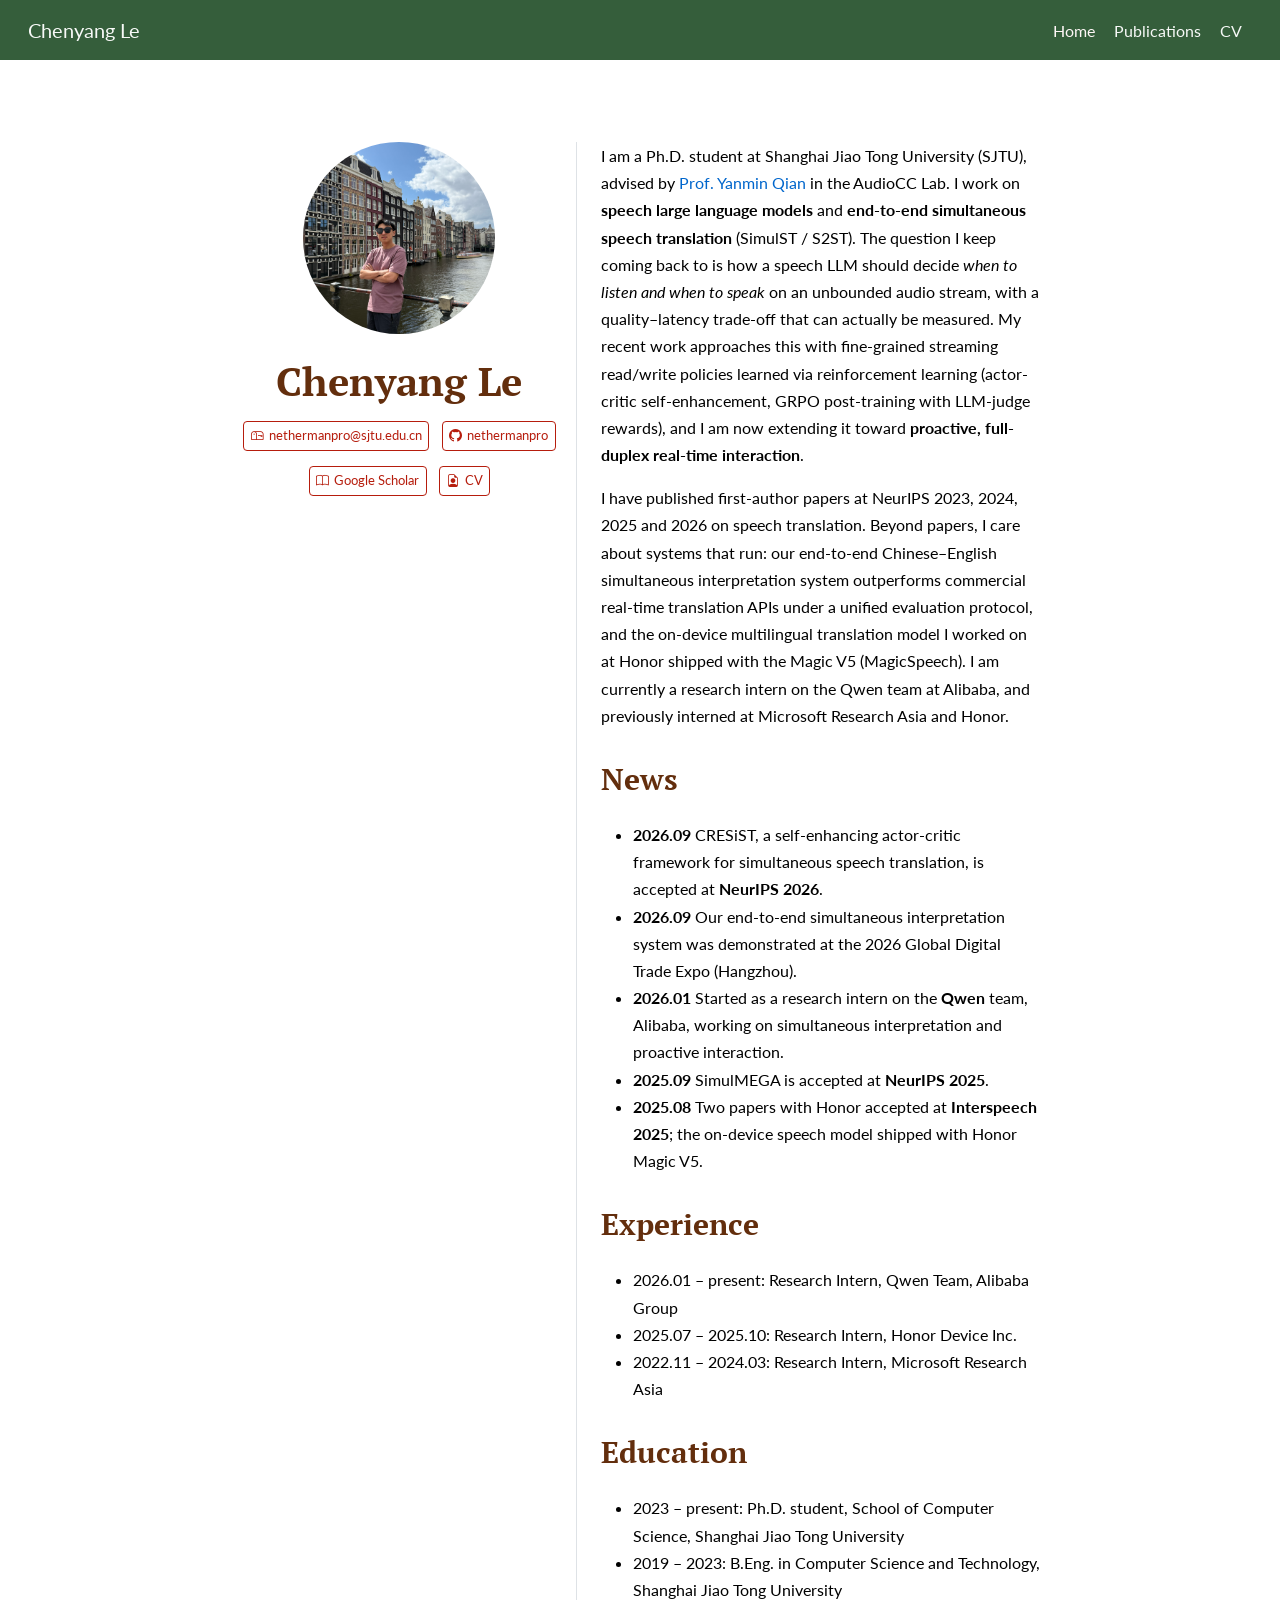
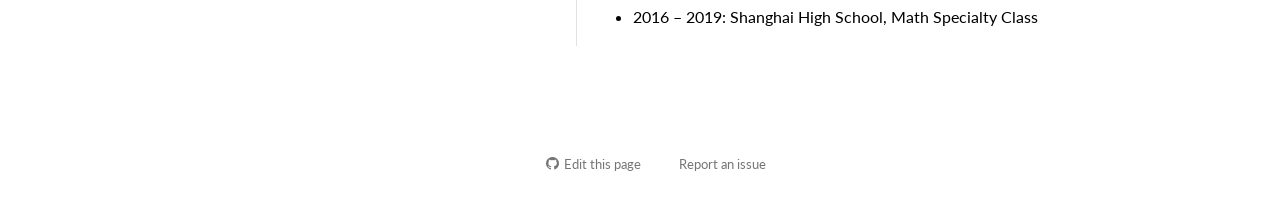
==== commit c1bf2018: "Rename Qwen Omni team to Qwen team Co-Authored-By: Claude Fable 5.1 <noreply@anthropic.com>" ====
--- a/docs/index.html
+++ b/docs/index.html
@@ -148,13 +148,13 @@
   </div>
   <div class="about-contents"><div id="hero-heading">
 <p>I am a Ph.D.&nbsp;student at Shanghai Jiao Tong University (SJTU), advised by <a href="https://audiocc.sjtu.edu.cn/en/members/yanmin.qian">Prof.&nbsp;Yanmin Qian</a> in the AudioCC Lab. I work on <strong>speech large language models</strong> and <strong>end-to-end simultaneous speech translation</strong> (SimulST / S2ST). The question I keep coming back to is how a speech LLM should decide <em>when to listen and when to speak</em> on an unbounded audio stream, with a quality–latency trade-off that can actually be measured. My recent work approaches this with fine-grained streaming read/write policies learned via reinforcement learning (actor-critic self-enhancement, GRPO post-training with LLM-judge rewards), and I am now extending it toward <strong>proactive, full-duplex real-time interaction</strong>.</p>
-<p>I have published first-author papers at NeurIPS 2023, 2024, 2025 and 2026 on speech translation. Beyond papers, I care about systems that run: our end-to-end Chinese–English simultaneous interpretation system outperforms commercial real-time translation APIs under a unified evaluation protocol, and the on-device multilingual translation model I worked on at Honor shipped with the Magic V5 (MagicSpeech). I am currently a research intern on the Qwen Omni team at Alibaba, and previously interned at Microsoft Research Asia and Honor.</p>
+<p>I have published first-author papers at NeurIPS 2023, 2024, 2025 and 2026 on speech translation. Beyond papers, I care about systems that run: our end-to-end Chinese–English simultaneous interpretation system outperforms commercial real-time translation APIs under a unified evaluation protocol, and the on-device multilingual translation model I worked on at Honor shipped with the Magic V5 (MagicSpeech). I am currently a research intern on the Qwen team at Alibaba, and previously interned at Microsoft Research Asia and Honor.</p>
 <section id="news" class="level2">
 <h2 data-anchor-id="news">News</h2>
 <ul>
 <li><strong>2026.09</strong> CRESiST, a self-enhancing actor-critic framework for simultaneous speech translation, is accepted at <strong>NeurIPS 2026</strong>.</li>
 <li><strong>2026.09</strong> Our end-to-end simultaneous interpretation system was demonstrated at the 2026 Global Digital Trade Expo (Hangzhou).</li>
-<li><strong>2026.01</strong> Started as a research intern on the <strong>Qwen Omni</strong> team, Alibaba, working on simultaneous interpretation and proactive interaction.</li>
+<li><strong>2026.01</strong> Started as a research intern on the <strong>Qwen</strong> team, Alibaba, working on simultaneous interpretation and proactive interaction.</li>
 <li><strong>2025.09</strong> SimulMEGA is accepted at <strong>NeurIPS 2025</strong>.</li>
 <li><strong>2025.08</strong> Two papers with Honor accepted at <strong>Interspeech 2025</strong>; the on-device speech model shipped with Honor Magic V5.</li>
 </ul>
@@ -162,7 +162,7 @@
 <section id="experience" class="level2">
 <h2 data-anchor-id="experience">Experience</h2>
 <ul>
-<li>2026.01 – present: Research Intern, Qwen Omni Team, Alibaba Group</li>
+<li>2026.01 – present: Research Intern, Qwen Team, Alibaba Group</li>
 <li>2025.07 – 2025.10: Research Intern, Honor Device Inc.</li>
 <li>2022.11 – 2024.03: Research Intern, Microsoft Research Asia</li>
 </ul>
